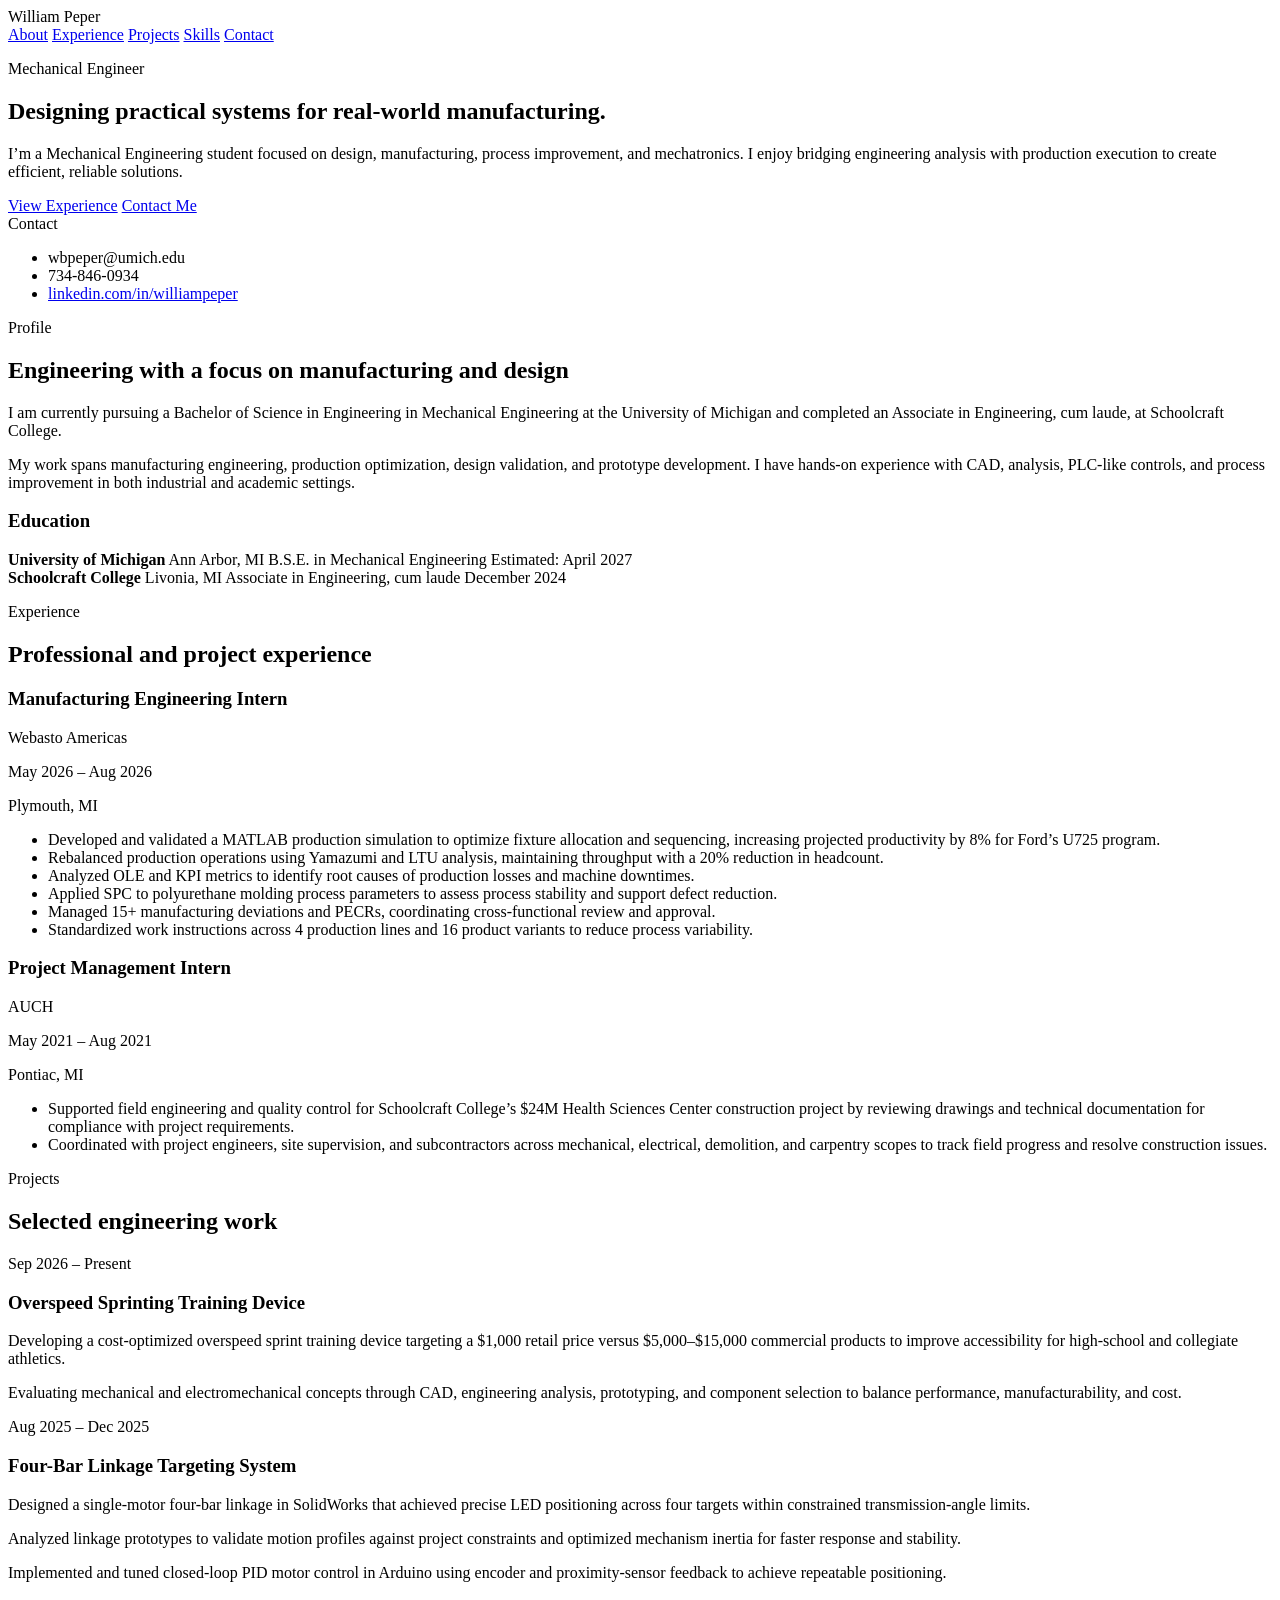
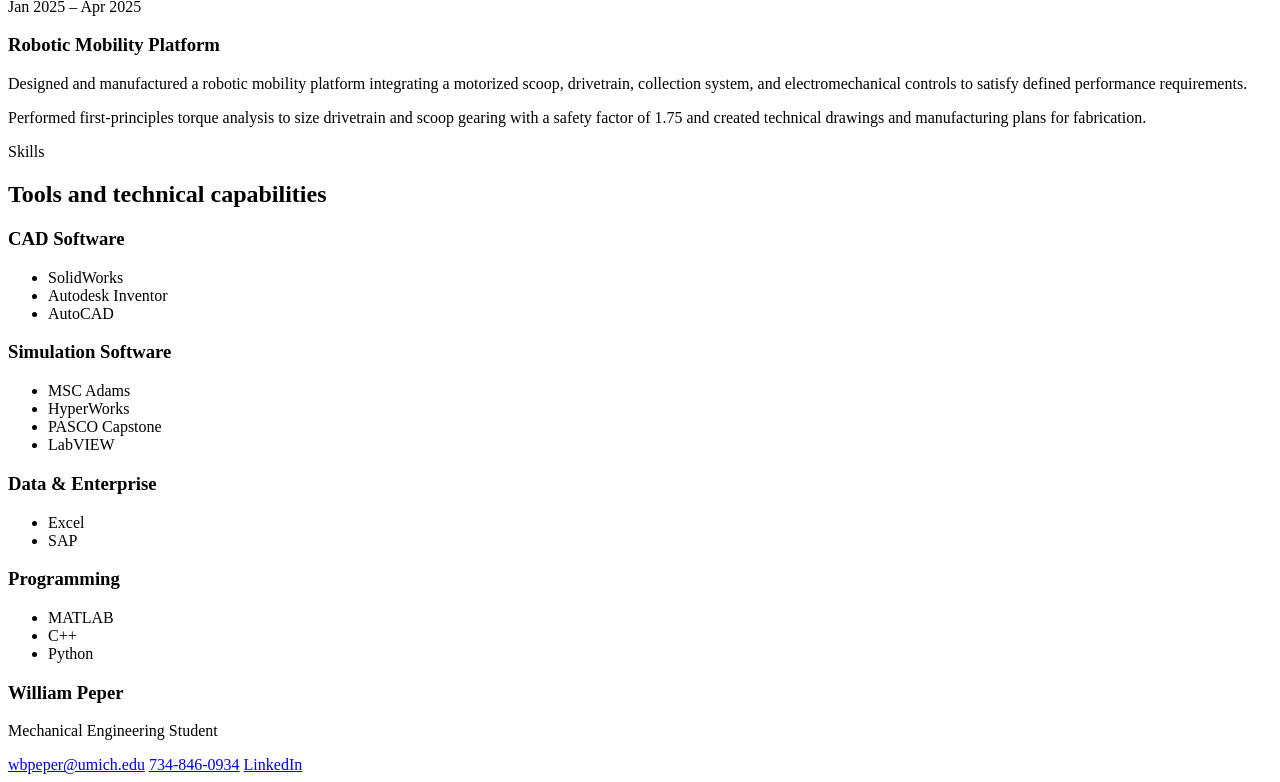
==== index.html @ b3c71218 "Create personal GitHub Pages homepage for William Peper" ====
<!DOCTYPE html>
<html lang="en">
  <head>
    <meta charset="UTF-8" />
    <meta name="viewport" content="width=device-width, initial-scale=1.0" />
    <title>William Peper | Mechanical Engineer</title>
    <meta
      name="description"
      content="William Peper is a Mechanical Engineering student and intern specializing in manufacturing, design, and production optimization."
    />
    <link rel="preconnect" href="https://fonts.googleapis.com" />
    <link rel="preconnect" href="https://fonts.gstatic.com" crossorigin />
    <link
      href="https://fonts.googleapis.com/css2?family=Inter:wght@400;500;600;700;800&display=swap"
      rel="stylesheet"
    />
    <link rel="stylesheet" href="style.css" />
  </head>
  <body>
    <header class="site-header">
      <div class="container nav">
        <div class="brand">William Peper</div>
        <nav>
          <a href="#about">About</a>
          <a href="#experience">Experience</a>
          <a href="#projects">Projects</a>
          <a href="#skills">Skills</a>
          <a href="#contact">Contact</a>
        </nav>
      </div>
    </header>

    <main>
      <section class="hero">
        <div class="container hero-inner">
          <div class="hero-copy">
            <p class="eyebrow">Mechanical Engineer</p>
            <h1>Designing practical systems for real-world manufacturing.</h1>
            <p class="lead">
              I’m a Mechanical Engineering student focused on design, manufacturing,
              process improvement, and mechatronics. I enjoy bridging engineering
              analysis with production execution to create efficient, reliable solutions.
            </p>
            <div class="actions">
              <a class="button primary" href="#experience">View Experience</a>
              <a class="button secondary" href="#contact">Contact Me</a>
            </div>
          </div>
          <aside class="hero-card">
            <div class="card-title">Contact</div>
            <ul>
              <li>wbpeper@umich.edu</li>
              <li>734-846-0934</li>
              <li>
                <a href="https://linkedin.com/in/williampeper" target="_blank" rel="noreferrer">
                  linkedin.com/in/williampeper
                </a>
              </li>
            </ul>
          </aside>
        </div>
      </section>

      <section id="about" class="section">
        <div class="container">
          <div class="section-heading">
            <p class="eyebrow">Profile</p>
            <h2>Engineering with a focus on manufacturing and design</h2>
          </div>
          <div class="about-grid">
            <div class="about-text">
              <p>
                I am currently pursuing a Bachelor of Science in Engineering in
                Mechanical Engineering at the University of Michigan and completed an
                Associate in Engineering, cum laude, at Schoolcraft College.
              </p>
              <p>
                My work spans manufacturing engineering, production optimization,
                design validation, and prototype development. I have hands-on experience
                with CAD, analysis, PLC-like controls, and process improvement in both
                industrial and academic settings.
              </p>
            </div>
            <div class="info-panel">
              <h3>Education</h3>
              <div class="info-item">
                <strong>University of Michigan</strong>
                <span>Ann Arbor, MI</span>
                <span>B.S.E. in Mechanical Engineering</span>
                <span>Estimated: April 2027</span>
              </div>
              <div class="info-item">
                <strong>Schoolcraft College</strong>
                <span>Livonia, MI</span>
                <span>Associate in Engineering, cum laude</span>
                <span>December 2024</span>
              </div>
            </div>
          </div>
        </div>
      </section>

      <section id="experience" class="section alt">
        <div class="container">
          <div class="section-heading">
            <p class="eyebrow">Experience</p>
            <h2>Professional and project experience</h2>
          </div>

          <div class="timeline">
            <article class="job">
              <div class="job-header">
                <div>
                  <h3>Manufacturing Engineering Intern</h3>
                  <p class="company">Webasto Americas</p>
                </div>
                <span class="date">May 2026 – Aug 2026</span>
              </div>
              <p class="location">Plymouth, MI</p>
              <ul>
                <li>
                  Developed and validated a MATLAB production simulation to optimize
                  fixture allocation and sequencing, increasing projected productivity by
                  8% for Ford’s U725 program.
                </li>
                <li>
                  Rebalanced production operations using Yamazumi and LTU analysis,
                  maintaining throughput with a 20% reduction in headcount.
                </li>
                <li>
                  Analyzed OLE and KPI metrics to identify root causes of production
                  losses and machine downtimes.
                </li>
                <li>
                  Applied SPC to polyurethane molding process parameters to assess
                  process stability and support defect reduction.
                </li>
                <li>
                  Managed 15+ manufacturing deviations and PECRs, coordinating
                  cross-functional review and approval.
                </li>
                <li>
                  Standardized work instructions across 4 production lines and 16
                  product variants to reduce process variability.
                </li>
              </ul>
            </article>

            <article class="job">
              <div class="job-header">
                <div>
                  <h3>Project Management Intern</h3>
                  <p class="company">AUCH</p>
                </div>
                <span class="date">May 2021 – Aug 2021</span>
              </div>
              <p class="location">Pontiac, MI</p>
              <ul>
                <li>
                  Supported field engineering and quality control for Schoolcraft
                  College’s $24M Health Sciences Center construction project by reviewing
                  drawings and technical documentation for compliance with project
                  requirements.
                </li>
                <li>
                  Coordinated with project engineers, site supervision, and
                  subcontractors across mechanical, electrical, demolition, and
                  carpentry scopes to track field progress and resolve construction
                  issues.
                </li>
              </ul>
            </article>
          </div>
        </div>
      </section>

      <section id="projects" class="section">
        <div class="container">
          <div class="section-heading">
            <p class="eyebrow">Projects</p>
            <h2>Selected engineering work</h2>
          </div>

          <div class="project-grid">
            <article class="project-card">
              <span class="project-tag">Sep 2026 – Present</span>
              <h3>Overspeed Sprinting Training Device</h3>
              <p>
                Developing a cost-optimized overspeed sprint training device targeting a
                $1,000 retail price versus $5,000–$15,000 commercial products to improve
                accessibility for high-school and collegiate athletics.
              </p>
              <p>
                Evaluating mechanical and electromechanical concepts through CAD,
                engineering analysis, prototyping, and component selection to balance
                performance, manufacturability, and cost.
              </p>
            </article>

            <article class="project-card">
              <span class="project-tag">Aug 2025 – Dec 2025</span>
              <h3>Four-Bar Linkage Targeting System</h3>
              <p>
                Designed a single-motor four-bar linkage in SolidWorks that achieved
                precise LED positioning across four targets within constrained
                transmission-angle limits.
              </p>
              <p>
                Analyzed linkage prototypes to validate motion profiles against project
                constraints and optimized mechanism inertia for faster response and
                stability.
              </p>
              <p>
                Implemented and tuned closed-loop PID motor control in Arduino using
                encoder and proximity-sensor feedback to achieve repeatable positioning.
              </p>
            </article>

            <article class="project-card">
              <span class="project-tag">Jan 2025 – Apr 2025</span>
              <h3>Robotic Mobility Platform</h3>
              <p>
                Designed and manufactured a robotic mobility platform integrating a
                motorized scoop, drivetrain, collection system, and electromechanical
                controls to satisfy defined performance requirements.
              </p>
              <p>
                Performed first-principles torque analysis to size drivetrain and scoop
                gearing with a safety factor of 1.75 and created technical drawings and
                manufacturing plans for fabrication.
              </p>
            </article>
          </div>
        </div>
      </section>

      <section id="skills" class="section alt">
        <div class="container">
          <div class="section-heading">
            <p class="eyebrow">Skills</p>
            <h2>Tools and technical capabilities</h2>
          </div>

          <div class="skills-grid">
            <div class="skill-group">
              <h3>CAD Software</h3>
              <ul>
                <li>SolidWorks</li>
                <li>Autodesk Inventor</li>
                <li>AutoCAD</li>
              </ul>
            </div>
            <div class="skill-group">
              <h3>Simulation Software</h3>
              <ul>
                <li>MSC Adams</li>
                <li>HyperWorks</li>
                <li>PASCO Capstone</li>
                <li>LabVIEW</li>
              </ul>
            </div>
            <div class="skill-group">
              <h3>Data & Enterprise</h3>
              <ul>
                <li>Excel</li>
                <li>SAP</li>
              </ul>
            </div>
            <div class="skill-group">
              <h3>Programming</h3>
              <ul>
                <li>MATLAB</li>
                <li>C++</li>
                <li>Python</li>
              </ul>
            </div>
          </div>
        </div>
      </section>
    </main>

    <footer id="contact" class="site-footer">
      <div class="container footer-inner">
        <div>
          <h3>William Peper</h3>
          <p>Mechanical Engineering Student</p>
        </div>
        <div class="footer-contact">
          <a href="mailto:wbpeper@umich.edu">wbpeper@umich.edu</a>
          <a href="tel:7348460934">734-846-0934</a>
          <a href="https://linkedin.com/in/williampeper" target="_blank" rel="noreferrer">
            LinkedIn
          </a>
        </div>
      </div>
    </footer>
  </body>
</html>
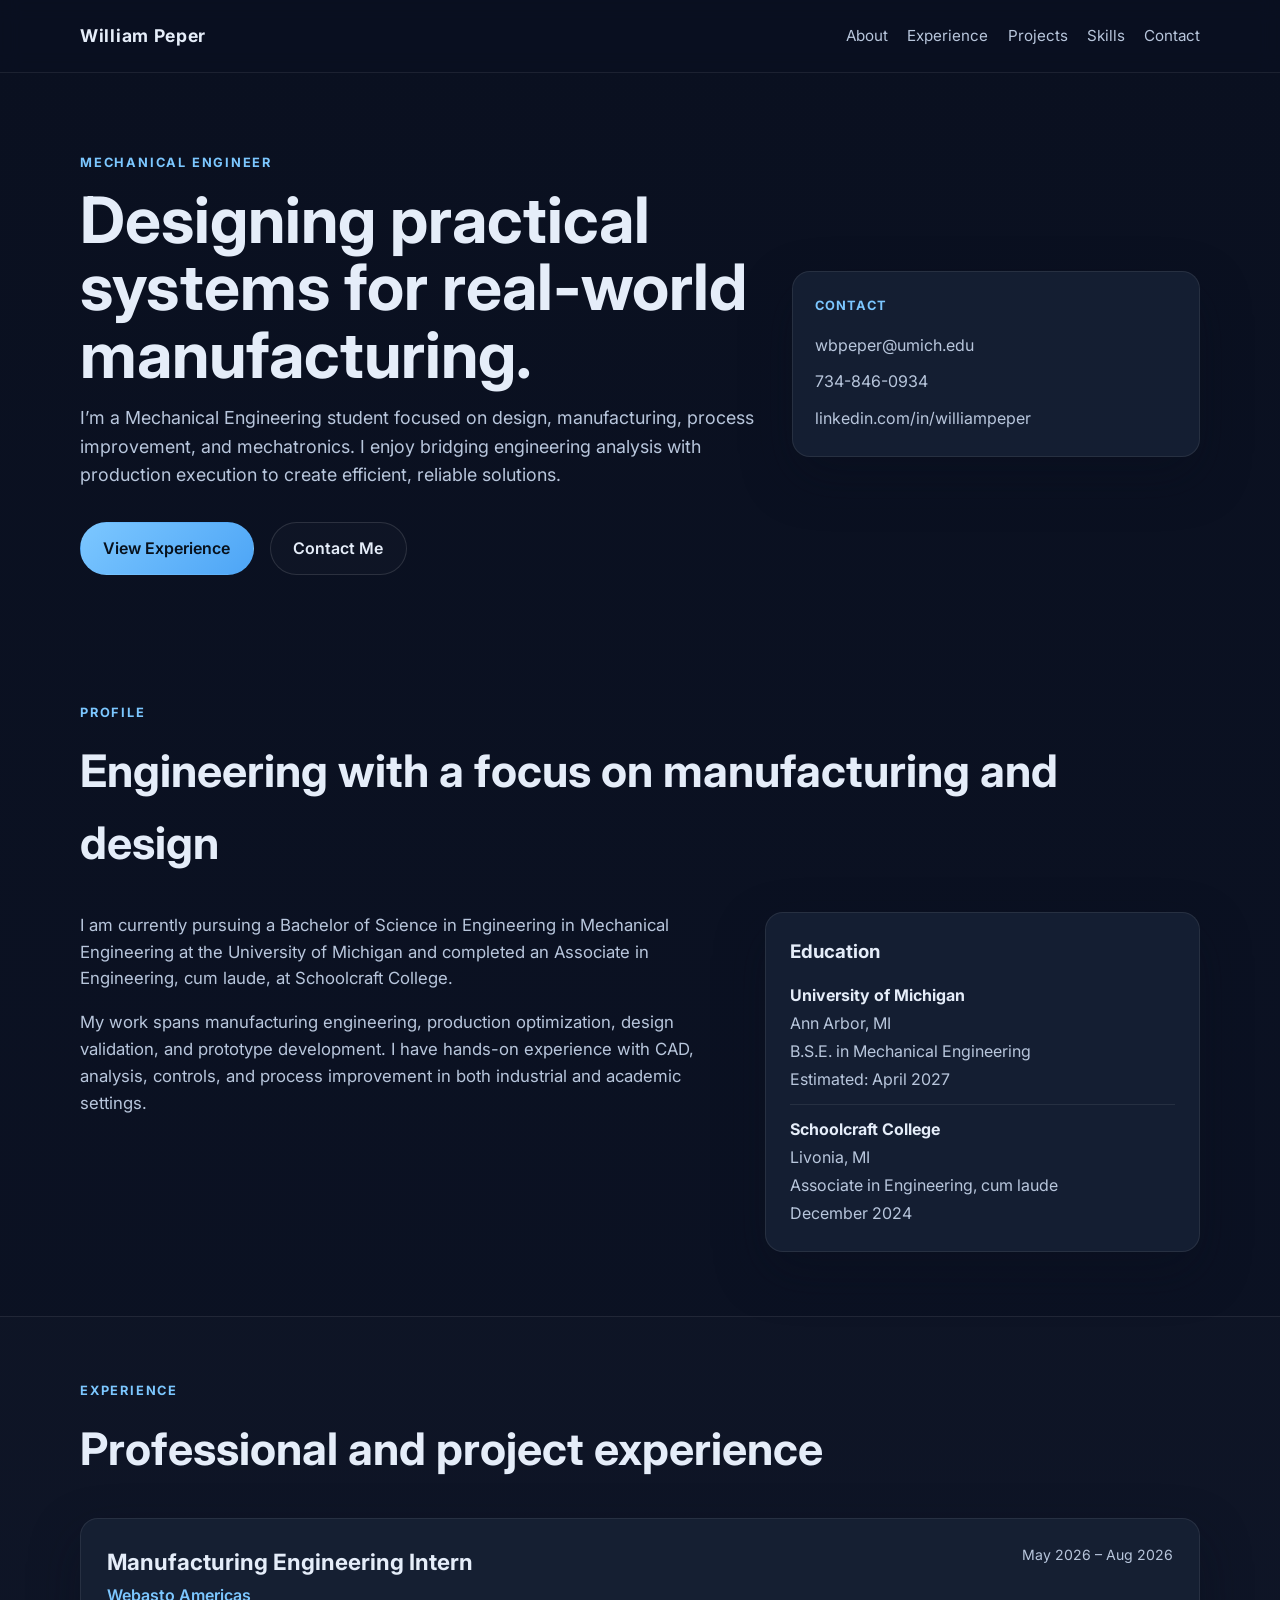
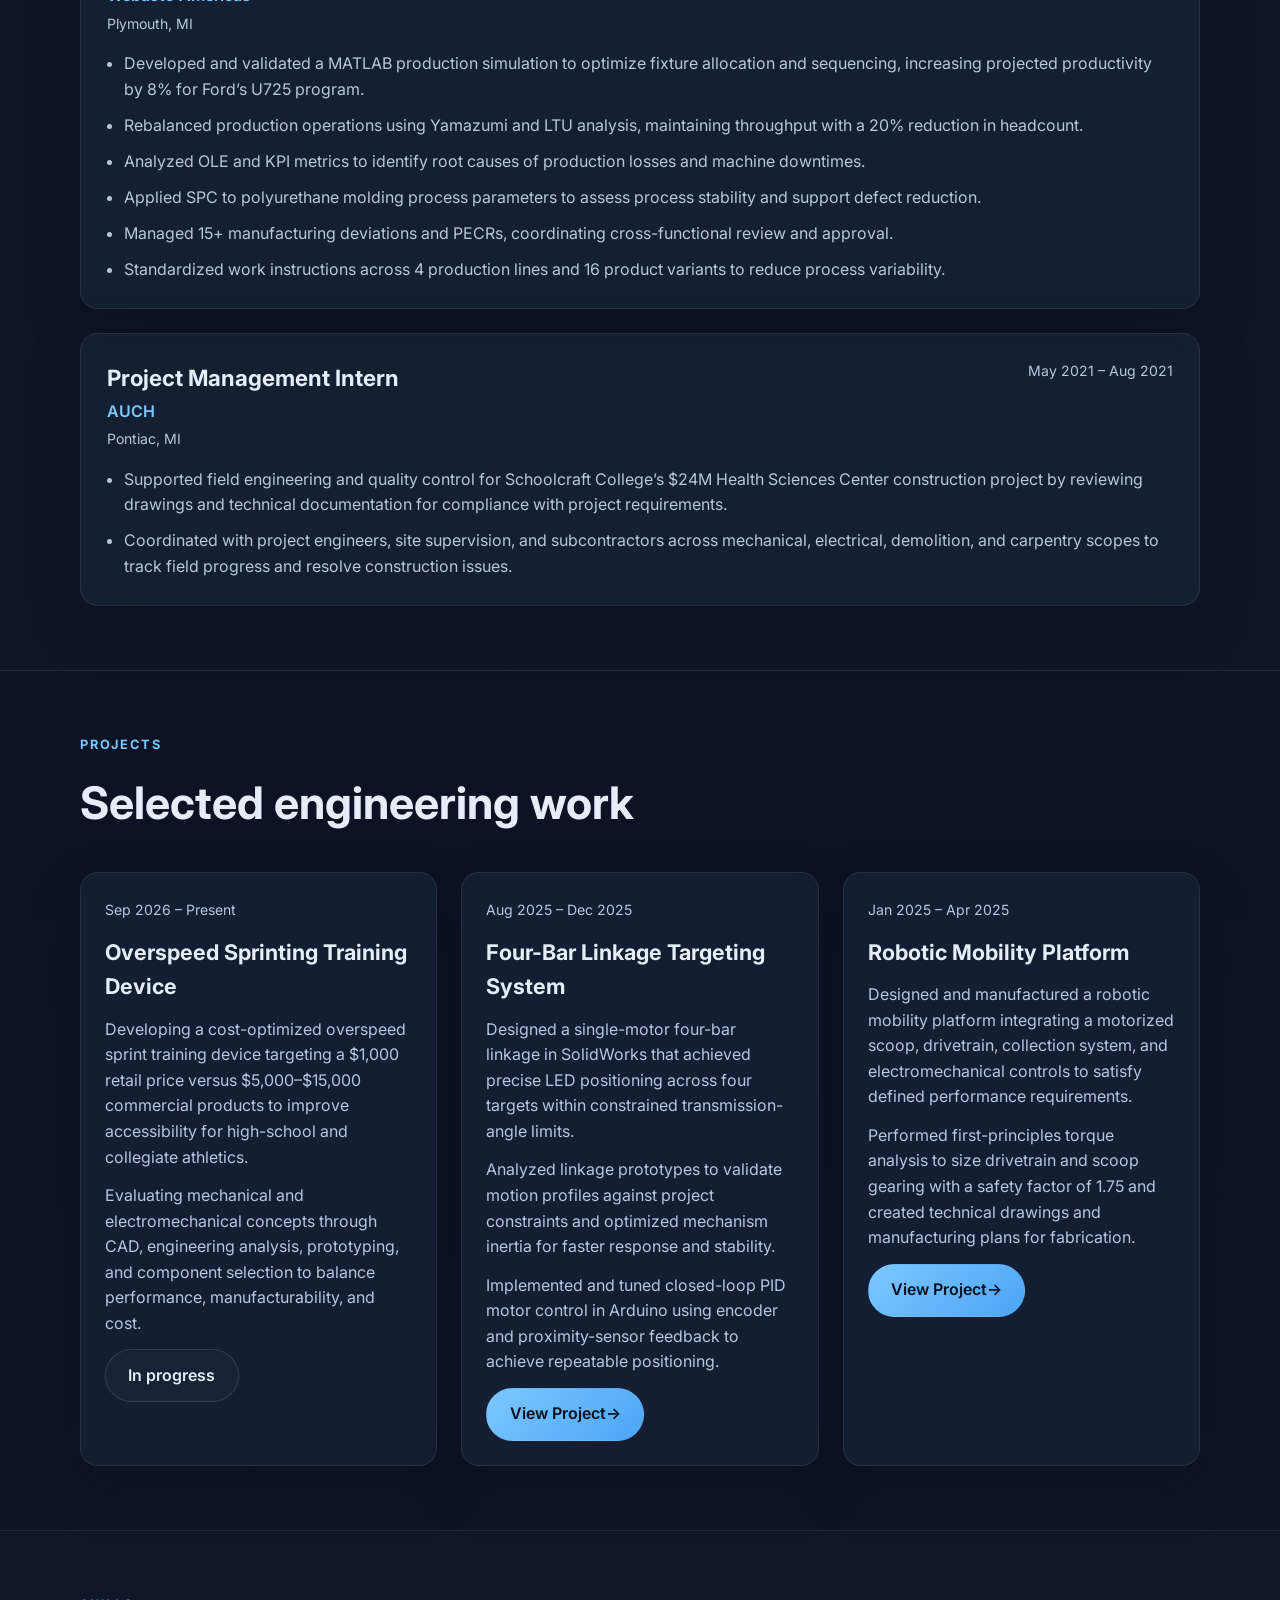
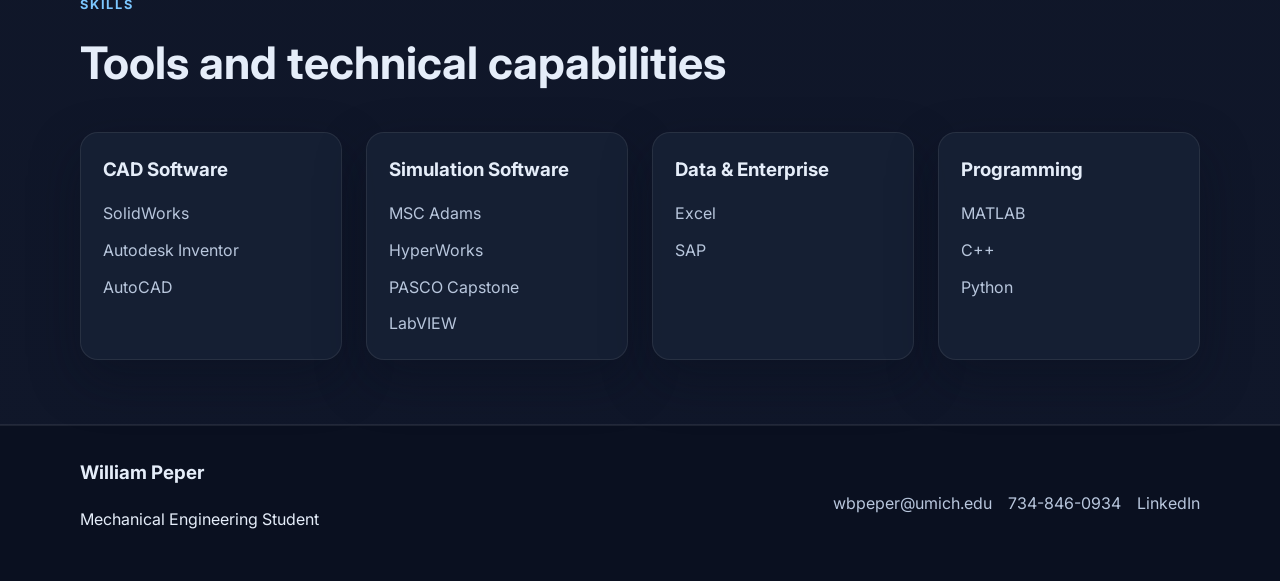
==== commit 370331ef: "Add recruiter-friendly View Project links to project cards" ====
--- a/index.html
+++ b/index.html
@@ -4,295 +4,32 @@
     <meta charset="UTF-8" />
     <meta name="viewport" content="width=device-width, initial-scale=1.0" />
     <title>William Peper | Mechanical Engineer</title>
-    <meta
-      name="description"
-      content="William Peper is a Mechanical Engineering student and intern specializing in manufacturing, design, and production optimization."
-    />
+    <meta name="description" content="William Peper is a Mechanical Engineering student and intern specializing in manufacturing, design, and production optimization." />
     <link rel="preconnect" href="https://fonts.googleapis.com" />
     <link rel="preconnect" href="https://fonts.gstatic.com" crossorigin />
-    <link
-      href="https://fonts.googleapis.com/css2?family=Inter:wght@400;500;600;700;800&display=swap"
-      rel="stylesheet"
-    />
+    <link href="https://fonts.googleapis.com/css2?family=Inter:wght@400;500;600;700;800&display=swap" rel="stylesheet" />
     <link rel="stylesheet" href="style.css" />
   </head>
   <body>
     <header class="site-header">
       <div class="container nav">
-        <div class="brand">William Peper</div>
+        <a class="brand" href="index.html">William Peper</a>
         <nav>
-          <a href="#about">About</a>
-          <a href="#experience">Experience</a>
-          <a href="#projects">Projects</a>
-          <a href="#skills">Skills</a>
-          <a href="#contact">Contact</a>
+          <a href="#about">About</a><a href="#experience">Experience</a><a href="#projects">Projects</a><a href="#skills">Skills</a><a href="#contact">Contact</a>
         </nav>
       </div>
     </header>
-
     <main>
-      <section class="hero">
-        <div class="container hero-inner">
-          <div class="hero-copy">
-            <p class="eyebrow">Mechanical Engineer</p>
-            <h1>Designing practical systems for real-world manufacturing.</h1>
-            <p class="lead">
-              I’m a Mechanical Engineering student focused on design, manufacturing,
-              process improvement, and mechatronics. I enjoy bridging engineering
-              analysis with production execution to create efficient, reliable solutions.
-            </p>
-            <div class="actions">
-              <a class="button primary" href="#experience">View Experience</a>
-              <a class="button secondary" href="#contact">Contact Me</a>
-            </div>
-          </div>
-          <aside class="hero-card">
-            <div class="card-title">Contact</div>
-            <ul>
-              <li>wbpeper@umich.edu</li>
-              <li>734-846-0934</li>
-              <li>
-                <a href="https://linkedin.com/in/williampeper" target="_blank" rel="noreferrer">
-                  linkedin.com/in/williampeper
-                </a>
-              </li>
-            </ul>
-          </aside>
-        </div>
-      </section>
-
-      <section id="about" class="section">
-        <div class="container">
-          <div class="section-heading">
-            <p class="eyebrow">Profile</p>
-            <h2>Engineering with a focus on manufacturing and design</h2>
-          </div>
-          <div class="about-grid">
-            <div class="about-text">
-              <p>
-                I am currently pursuing a Bachelor of Science in Engineering in
-                Mechanical Engineering at the University of Michigan and completed an
-                Associate in Engineering, cum laude, at Schoolcraft College.
-              </p>
-              <p>
-                My work spans manufacturing engineering, production optimization,
-                design validation, and prototype development. I have hands-on experience
-                with CAD, analysis, PLC-like controls, and process improvement in both
-                industrial and academic settings.
-              </p>
-            </div>
-            <div class="info-panel">
-              <h3>Education</h3>
-              <div class="info-item">
-                <strong>University of Michigan</strong>
-                <span>Ann Arbor, MI</span>
-                <span>B.S.E. in Mechanical Engineering</span>
-                <span>Estimated: April 2027</span>
-              </div>
-              <div class="info-item">
-                <strong>Schoolcraft College</strong>
-                <span>Livonia, MI</span>
-                <span>Associate in Engineering, cum laude</span>
-                <span>December 2024</span>
-              </div>
-            </div>
-          </div>
-        </div>
-      </section>
-
-      <section id="experience" class="section alt">
-        <div class="container">
-          <div class="section-heading">
-            <p class="eyebrow">Experience</p>
-            <h2>Professional and project experience</h2>
-          </div>
-
-          <div class="timeline">
-            <article class="job">
-              <div class="job-header">
-                <div>
-                  <h3>Manufacturing Engineering Intern</h3>
-                  <p class="company">Webasto Americas</p>
-                </div>
-                <span class="date">May 2026 – Aug 2026</span>
-              </div>
-              <p class="location">Plymouth, MI</p>
-              <ul>
-                <li>
-                  Developed and validated a MATLAB production simulation to optimize
-                  fixture allocation and sequencing, increasing projected productivity by
-                  8% for Ford’s U725 program.
-                </li>
-                <li>
-                  Rebalanced production operations using Yamazumi and LTU analysis,
-                  maintaining throughput with a 20% reduction in headcount.
-                </li>
-                <li>
-                  Analyzed OLE and KPI metrics to identify root causes of production
-                  losses and machine downtimes.
-                </li>
-                <li>
-                  Applied SPC to polyurethane molding process parameters to assess
-                  process stability and support defect reduction.
-                </li>
-                <li>
-                  Managed 15+ manufacturing deviations and PECRs, coordinating
-                  cross-functional review and approval.
-                </li>
-                <li>
-                  Standardized work instructions across 4 production lines and 16
-                  product variants to reduce process variability.
-                </li>
-              </ul>
-            </article>
-
-            <article class="job">
-              <div class="job-header">
-                <div>
-                  <h3>Project Management Intern</h3>
-                  <p class="company">AUCH</p>
-                </div>
-                <span class="date">May 2021 – Aug 2021</span>
-              </div>
-              <p class="location">Pontiac, MI</p>
-              <ul>
-                <li>
-                  Supported field engineering and quality control for Schoolcraft
-                  College’s $24M Health Sciences Center construction project by reviewing
-                  drawings and technical documentation for compliance with project
-                  requirements.
-                </li>
-                <li>
-                  Coordinated with project engineers, site supervision, and
-                  subcontractors across mechanical, electrical, demolition, and
-                  carpentry scopes to track field progress and resolve construction
-                  issues.
-                </li>
-              </ul>
-            </article>
-          </div>
-        </div>
-      </section>
-
-      <section id="projects" class="section">
-        <div class="container">
-          <div class="section-heading">
-            <p class="eyebrow">Projects</p>
-            <h2>Selected engineering work</h2>
-          </div>
-
-          <div class="project-grid">
-            <article class="project-card">
-              <span class="project-tag">Sep 2026 – Present</span>
-              <h3>Overspeed Sprinting Training Device</h3>
-              <p>
-                Developing a cost-optimized overspeed sprint training device targeting a
-                $1,000 retail price versus $5,000–$15,000 commercial products to improve
-                accessibility for high-school and collegiate athletics.
-              </p>
-              <p>
-                Evaluating mechanical and electromechanical concepts through CAD,
-                engineering analysis, prototyping, and component selection to balance
-                performance, manufacturability, and cost.
-              </p>
-            </article>
-
-            <article class="project-card">
-              <span class="project-tag">Aug 2025 – Dec 2025</span>
-              <h3>Four-Bar Linkage Targeting System</h3>
-              <p>
-                Designed a single-motor four-bar linkage in SolidWorks that achieved
-                precise LED positioning across four targets within constrained
-                transmission-angle limits.
-              </p>
-              <p>
-                Analyzed linkage prototypes to validate motion profiles against project
-                constraints and optimized mechanism inertia for faster response and
-                stability.
-              </p>
-              <p>
-                Implemented and tuned closed-loop PID motor control in Arduino using
-                encoder and proximity-sensor feedback to achieve repeatable positioning.
-              </p>
-            </article>
-
-            <article class="project-card">
-              <span class="project-tag">Jan 2025 – Apr 2025</span>
-              <h3>Robotic Mobility Platform</h3>
-              <p>
-                Designed and manufactured a robotic mobility platform integrating a
-                motorized scoop, drivetrain, collection system, and electromechanical
-                controls to satisfy defined performance requirements.
-              </p>
-              <p>
-                Performed first-principles torque analysis to size drivetrain and scoop
-                gearing with a safety factor of 1.75 and created technical drawings and
-                manufacturing plans for fabrication.
-              </p>
-            </article>
-          </div>
-        </div>
-      </section>
-
-      <section id="skills" class="section alt">
-        <div class="container">
-          <div class="section-heading">
-            <p class="eyebrow">Skills</p>
-            <h2>Tools and technical capabilities</h2>
-          </div>
-
-          <div class="skills-grid">
-            <div class="skill-group">
-              <h3>CAD Software</h3>
-              <ul>
-                <li>SolidWorks</li>
-                <li>Autodesk Inventor</li>
-                <li>AutoCAD</li>
-              </ul>
-            </div>
-            <div class="skill-group">
-              <h3>Simulation Software</h3>
-              <ul>
-                <li>MSC Adams</li>
-                <li>HyperWorks</li>
-                <li>PASCO Capstone</li>
-                <li>LabVIEW</li>
-              </ul>
-            </div>
-            <div class="skill-group">
-              <h3>Data & Enterprise</h3>
-              <ul>
-                <li>Excel</li>
-                <li>SAP</li>
-              </ul>
-            </div>
-            <div class="skill-group">
-              <h3>Programming</h3>
-              <ul>
-                <li>MATLAB</li>
-                <li>C++</li>
-                <li>Python</li>
-              </ul>
-            </div>
-          </div>
-        </div>
-      </section>
+      <section class="hero"><div class="container hero-inner"><div class="hero-copy"><p class="eyebrow">Mechanical Engineer</p><h1>Designing practical systems for real-world manufacturing.</h1><p class="lead">I’m a Mechanical Engineering student focused on design, manufacturing, process improvement, and mechatronics. I enjoy bridging engineering analysis with production execution to create efficient, reliable solutions.</p><div class="actions"><a class="button primary" href="#experience">View Experience</a><a class="button secondary" href="#contact">Contact Me</a></div></div><aside class="hero-card"><div class="card-title">Contact</div><ul><li>wbpeper@umich.edu</li><li>734-846-0934</li><li><a href="https://linkedin.com/in/williampeper" target="_blank" rel="noreferrer">linkedin.com/in/williampeper</a></li></ul></aside></div></section>
+      <section id="about" class="section"><div class="container"><div class="section-heading"><p class="eyebrow">Profile</p><h2>Engineering with a focus on manufacturing and design</h2></div><div class="about-grid"><div class="about-text"><p>I am currently pursuing a Bachelor of Science in Engineering in Mechanical Engineering at the University of Michigan and completed an Associate in Engineering, cum laude, at Schoolcraft College.</p><p>My work spans manufacturing engineering, production optimization, design validation, and prototype development. I have hands-on experience with CAD, analysis, controls, and process improvement in both industrial and academic settings.</p></div><div class="info-panel"><h3>Education</h3><div class="info-item"><strong>University of Michigan</strong><span>Ann Arbor, MI</span><span>B.S.E. in Mechanical Engineering</span><span>Estimated: April 2027</span></div><div class="info-item"><strong>Schoolcraft College</strong><span>Livonia, MI</span><span>Associate in Engineering, cum laude</span><span>December 2024</span></div></div></div></div></section>
+      <section id="experience" class="section alt"><div class="container"><div class="section-heading"><p class="eyebrow">Experience</p><h2>Professional and project experience</h2></div><div class="timeline"><article class="job"><div class="job-header"><div><h3>Manufacturing Engineering Intern</h3><p class="company">Webasto Americas</p></div><span class="date">May 2026 – Aug 2026</span></div><p class="location">Plymouth, MI</p><ul><li>Developed and validated a MATLAB production simulation to optimize fixture allocation and sequencing, increasing projected productivity by 8% for Ford’s U725 program.</li><li>Rebalanced production operations using Yamazumi and LTU analysis, maintaining throughput with a 20% reduction in headcount.</li><li>Analyzed OLE and KPI metrics to identify root causes of production losses and machine downtimes.</li><li>Applied SPC to polyurethane molding process parameters to assess process stability and support defect reduction.</li><li>Managed 15+ manufacturing deviations and PECRs, coordinating cross-functional review and approval.</li><li>Standardized work instructions across 4 production lines and 16 product variants to reduce process variability.</li></ul></article><article class="job"><div class="job-header"><div><h3>Project Management Intern</h3><p class="company">AUCH</p></div><span class="date">May 2021 – Aug 2021</span></div><p class="location">Pontiac, MI</p><ul><li>Supported field engineering and quality control for Schoolcraft College’s $24M Health Sciences Center construction project by reviewing drawings and technical documentation for compliance with project requirements.</li><li>Coordinated with project engineers, site supervision, and subcontractors across mechanical, electrical, demolition, and carpentry scopes to track field progress and resolve construction issues.</li></ul></article></div></div></section>
+      <section id="projects" class="section"><div class="container"><div class="section-heading"><p class="eyebrow">Projects</p><h2>Selected engineering work</h2></div><div class="project-grid">
+        <article class="project-card"><span class="project-tag">Sep 2026 – Present</span><h3>Overspeed Sprinting Training Device</h3><p>Developing a cost-optimized overspeed sprint training device targeting a $1,000 retail price versus $5,000–$15,000 commercial products to improve accessibility for high-school and collegiate athletics.</p><p>Evaluating mechanical and electromechanical concepts through CAD, engineering analysis, prototyping, and component selection to balance performance, manufacturability, and cost.</p><span class="button secondary project-status">In progress</span></article>
+        <article class="project-card"><span class="project-tag">Aug 2025 – Dec 2025</span><h3>Four-Bar Linkage Targeting System</h3><p>Designed a single-motor four-bar linkage in SolidWorks that achieved precise LED positioning across four targets within constrained transmission-angle limits.</p><p>Analyzed linkage prototypes to validate motion profiles against project constraints and optimized mechanism inertia for faster response and stability.</p><p>Implemented and tuned closed-loop PID motor control in Arduino using encoder and proximity-sensor feedback to achieve repeatable positioning.</p><a class="button primary project-link" href="projects/four-bar-linkage.html">View Project <span aria-hidden="true">→</span></a></article>
+        <article class="project-card"><span class="project-tag">Jan 2025 – Apr 2025</span><h3>Robotic Mobility Platform</h3><p>Designed and manufactured a robotic mobility platform integrating a motorized scoop, drivetrain, collection system, and electromechanical controls to satisfy defined performance requirements.</p><p>Performed first-principles torque analysis to size drivetrain and scoop gearing with a safety factor of 1.75 and created technical drawings and manufacturing plans for fabrication.</p><a class="button primary project-link" href="projects/robotic-mobility-platform.html">View Project <span aria-hidden="true">→</span></a></article>
+      </div></div></section>
+      <section id="skills" class="section alt"><div class="container"><div class="section-heading"><p class="eyebrow">Skills</p><h2>Tools and technical capabilities</h2></div><div class="skills-grid"><div class="skill-group"><h3>CAD Software</h3><ul><li>SolidWorks</li><li>Autodesk Inventor</li><li>AutoCAD</li></ul></div><div class="skill-group"><h3>Simulation Software</h3><ul><li>MSC Adams</li><li>HyperWorks</li><li>PASCO Capstone</li><li>LabVIEW</li></ul></div><div class="skill-group"><h3>Data &amp; Enterprise</h3><ul><li>Excel</li><li>SAP</li></ul></div><div class="skill-group"><h3>Programming</h3><ul><li>MATLAB</li><li>C++</li><li>Python</li></ul></div></div></div></section>
     </main>
-
-    <footer id="contact" class="site-footer">
-      <div class="container footer-inner">
-        <div>
-          <h3>William Peper</h3>
-          <p>Mechanical Engineering Student</p>
-        </div>
-        <div class="footer-contact">
-          <a href="mailto:wbpeper@umich.edu">wbpeper@umich.edu</a>
-          <a href="tel:7348460934">734-846-0934</a>
-          <a href="https://linkedin.com/in/williampeper" target="_blank" rel="noreferrer">
-            LinkedIn
-          </a>
-        </div>
-      </div>
-    </footer>
+    <footer id="contact" class="site-footer"><div class="container footer-inner"><div><h3>William Peper</h3><p>Mechanical Engineering Student</p></div><div class="footer-contact"><a href="mailto:wbpeper@umich.edu">wbpeper@umich.edu</a><a href="tel:7348460934">734-846-0934</a><a href="https://linkedin.com/in/williampeper" target="_blank" rel="noreferrer">LinkedIn</a></div></div></footer>
   </body>
 </html>
--- a/style.css
+++ b/style.css
@@ -0,0 +1,105 @@
+:root {
+  --bg: #0b1020;
+  --bg-alt: #121a2d;
+  --panel: #172236;
+  --panel-strong: #1d2d46;
+  --text: #e5edf9;
+  --muted: #b8c6dc;
+  --primary: #7cc7ff;
+  --primary-strong: #4da5f6;
+  --accent: #c5f9db;
+  --border: rgba(255, 255, 255, 0.08);
+  --shadow: 0 20px 50px rgba(8, 15, 30, 0.35);
+}
+* { box-sizing: border-box; }
+html { scroll-behavior: smooth; }
+body { margin: 0; font-family: "Inter", sans-serif; background: linear-gradient(180deg, #0a1020 0%, #0d1427 100%); color: var(--text); line-height: 1.6; }
+a { color: inherit; text-decoration: none; }
+img { max-width: 100%; display: block; }
+.container { width: min(1120px, calc(100% - 2rem)); margin: 0 auto; }
+.site-header { position: sticky; top: 0; z-index: 10; backdrop-filter: blur(10px); background: rgba(11, 16, 32, 0.72); border-bottom: 1px solid var(--border); }
+.nav { display: flex; align-items: center; justify-content: space-between; min-height: 72px; gap: 1rem; }
+.brand { font-size: 1.1rem; font-weight: 700; letter-spacing: 0.04em; }
+nav { display: flex; align-items: center; gap: 1.2rem; flex-wrap: wrap; }
+nav a { color: var(--muted); font-size: 0.95rem; transition: color 0.2s ease; }
+nav a:hover { color: var(--text); }
+.hero { padding: 5rem 0 4rem; }
+.hero-inner { display: grid; grid-template-columns: 1.5fr 0.9fr; gap: 2rem; align-items: center; }
+.eyebrow { margin: 0 0 0.8rem; font-size: 0.8rem; font-weight: 700; text-transform: uppercase; letter-spacing: 0.14em; color: var(--primary); }
+h1, h2, h3, p { margin-top: 0; }
+h1 { font-size: clamp(2.5rem, 5vw, 4.5rem); line-height: 1.05; margin-bottom: 1rem; }
+.lead { max-width: 680px; font-size: 1.12rem; color: var(--muted); }
+.actions { margin-top: 2rem; display: flex; gap: 1rem; flex-wrap: wrap; }
+.button { display: inline-flex; align-items: center; justify-content: center; transition: transform 0.2s ease, background 0.2s ease, border-color 0.2s ease; min-height: 48px; padding: 0.8rem 1.4rem; border-radius: 999px; font-weight: 600; border: 1px solid transparent; }
+.button:hover { transform: translateY(-1px); }
+.button.primary { background: linear-gradient(135deg, var(--primary) 0%, var(--primary-strong) 100%); color: #07111d; }
+.button.secondary { border-color: rgba(255, 255, 255, 0.12); background: rgba(255, 255, 255, 0.02); color: var(--text); }
+.hero-card, .info-panel, .project-card, .skill-group, .job { background: rgba(23, 34, 54, 0.85); border: 1px solid var(--border); border-radius: 18px; box-shadow: var(--shadow); }
+.hero-card { padding: 1.5rem 1.4rem; }
+.card-title { margin-bottom: 1rem; font-weight: 700; color: var(--primary); text-transform: uppercase; letter-spacing: 0.08em; font-size: 0.8rem; }
+.hero-card ul, .skill-group ul { list-style: none; margin: 0; padding: 0; }
+.hero-card li, .skill-group li { color: var(--muted); margin-bottom: 0.7rem; }
+.hero-card li:last-child, .skill-group li:last-child { margin-bottom: 0; }
+.section { padding: 4rem 0; }
+.section.alt { background: rgba(255, 255, 255, 0.01); border-top: 1px solid var(--border); border-bottom: 1px solid var(--border); }
+.section-heading { margin-bottom: 2rem; }
+.section-heading h2 { font-size: clamp(2rem, 4vw, 2.8rem); margin-bottom: 0; }
+.about-grid { display: grid; grid-template-columns: 1.2fr 0.8fr; gap: 2rem; }
+.about-text { color: var(--muted); font-size: 1.05rem; }
+.info-panel { padding: 1.5rem; }
+.info-panel h3 { margin-bottom: 1rem; }
+.info-item { display: flex; flex-direction: column; gap: 0.15rem; padding-top: 0.75rem; border-top: 1px solid var(--border); margin-top: 0.75rem; color: var(--muted); }
+.info-item:first-of-type { padding-top: 0; border-top: 0; margin-top: 0; }
+.info-item strong { color: var(--text); }
+.timeline { display: grid; gap: 1.5rem; }
+.job { padding: 1.6rem; }
+.job-header { display: flex; justify-content: space-between; gap: 1rem; align-items: flex-start; margin-bottom: 0.25rem; }
+.job h3 { font-size: 1.4rem; margin-bottom: 0.2rem; }
+.company { color: var(--primary); font-weight: 600; margin-bottom: 0; }
+.location, .date, .project-tag { color: var(--muted); font-size: 0.88rem; }
+.date { white-space: nowrap; }
+.job ul { margin: 1rem 0 0; padding-left: 1.1rem; color: var(--muted); }
+.job li + li { margin-top: 0.65rem; }
+.project-grid { display: grid; grid-template-columns: repeat(3, minmax(0, 1fr)); gap: 1.5rem; }
+.project-card { padding: 1.5rem; }
+.project-card h3 { margin: 0.75rem 0 0.8rem; font-size: 1.35rem; }
+.project-card p { color: var(--muted); margin-bottom: 0.8rem; }
+.project-card p:last-child { margin-bottom: 0; }
+.skills-grid { display: grid; grid-template-columns: repeat(4, minmax(0, 1fr)); gap: 1.5rem; }
+.skill-group { padding: 1.4rem; }
+.skill-group h3 { margin-bottom: 1rem; }
+.site-footer { border-top: 1px solid var(--border); background: rgba(11, 16, 32, 0.9); padding: 2rem 0; }
+.footer-inner { display: flex; justify-content: space-between; gap: 1.5rem; align-items: center; flex-wrap: wrap; }
+.footer-contact { display: flex; flex-wrap: wrap; gap: 1rem; color: var(--muted); }
+.footer-contact a:hover { color: var(--text); }
+.case-hero { padding: 5rem 0 3rem; border-bottom: 1px solid var(--border); background: radial-gradient(circle at top right, rgba(77,165,246,.16), transparent 38%); }
+.case-hero h1 { max-width: 850px; }
+.case-actions { display: flex; gap: 1rem; flex-wrap: wrap; margin-top: 1.8rem; }
+.case-layout { display: grid; grid-template-columns: minmax(0, 1fr) 300px; gap: 3rem; align-items: start; }
+.case-layout article > p { color: var(--muted); max-width: 780px; }
+.case-layout .section-heading { margin-top: 3.5rem; }
+.case-layout .section-heading:first-child { margin-top: 0; }
+.case-sidebar { position: sticky; top: 100px; display: grid; gap: 1rem; }
+.case-sidebar p { color: var(--muted); font-size: .92rem; }
+.process-strip { display: flex; align-items: center; gap: .6rem; flex-wrap: wrap; margin: 1.5rem 0; padding: 1rem; border: 1px solid var(--border); border-radius: 14px; background: rgba(255,255,255,.03); color: var(--primary); font-size: .9rem; }
+.process-strip b { color: var(--muted); }
+.equation-card, .result-callout, .evidence-note, .figure-placeholder { display: grid; gap: .35rem; margin: 1.25rem 0; padding: 1.2rem 1.3rem; border-left: 3px solid var(--primary); background: rgba(124,199,255,.07); border-radius: 0 12px 12px 0; }
+.equation-card code { font-size: 1.2rem; color: var(--accent); }
+.equation-card span, .result-callout span, .evidence-note span, .figure-placeholder span { color: var(--muted); font-size: .92rem; }
+.result-callout { border-left-color: var(--accent); background: rgba(197,249,219,.07); }
+.result-callout strong { color: var(--accent); }
+.spec-table { width: 100%; border-collapse: collapse; margin: 1.5rem 0; color: var(--muted); font-size: .94rem; }
+.spec-table th, .spec-table td { padding: .85rem .75rem; text-align: left; border-bottom: 1px solid var(--border); vertical-align: top; }
+.spec-table th { color: var(--text); }
+.figure-placeholder { min-height: 130px; place-content: center; text-align: center; border: 1px dashed rgba(124,199,255,.45); border-left: 3px solid var(--primary); }
+.highlight-list { list-style: none; padding: 0; margin: 0; display: grid; gap: 1rem; }
+.highlight-list li { display: grid; gap: .1rem; border-bottom: 1px solid var(--border); padding-bottom: .8rem; }
+.highlight-list li:last-child { border-bottom: 0; padding-bottom: 0; }
+.highlight-list strong { color: var(--accent); font-size: 1.15rem; }
+.highlight-list span { color: var(--muted); font-size: .85rem; }
+.document-links { display: grid; gap: 1rem; }
+.document-links > a { display: grid; gap: .3rem; padding: 1.1rem; border: 1px solid var(--border); border-radius: 12px; background: rgba(255,255,255,.03); }
+.document-links > a:hover { border-color: var(--primary); }
+.document-links span { color: var(--muted); font-size: .9rem; }
+@media (max-width: 900px) { .hero-inner, .about-grid, .project-grid, .skills-grid, .case-layout { grid-template-columns: 1fr; } .project-grid, .skills-grid { gap: 1rem; } .case-sidebar { position: static; } }
+@media (max-width: 640px) { .nav { align-items: flex-start; flex-direction: column; padding: 1rem 0; } nav { gap: .8rem 1.2rem; } .job-header { flex-direction: column; } .date { white-space: normal; } .process-strip b { display: none; } }
